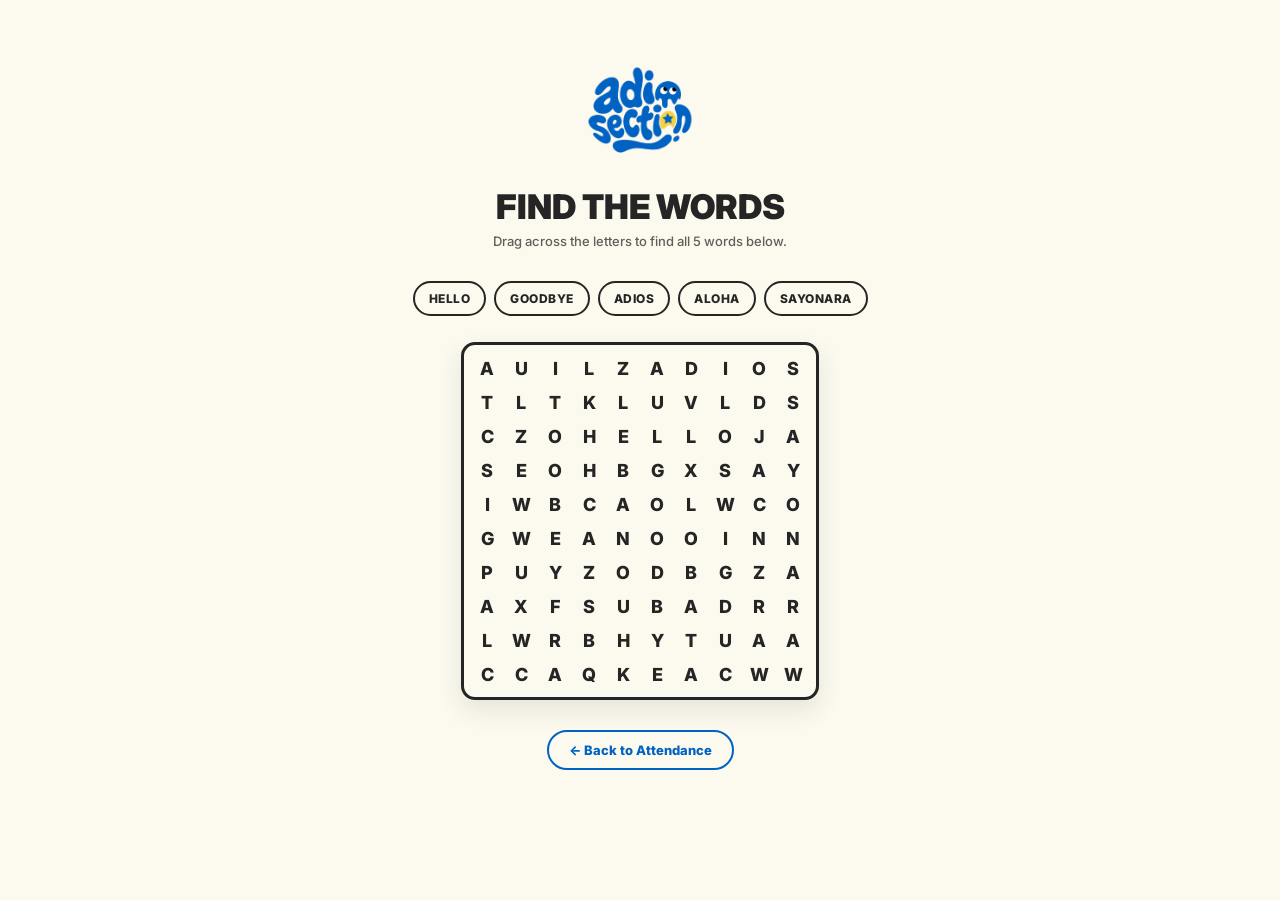
==== game.html @ 1cd3ceef "Add files via upload" ====
<!DOCTYPE html>
<html lang="en">
<head>
<meta charset="UTF-8">
<meta name="viewport" content="width=device-width, initial-scale=1.0">
<title>Adiosection — Day 2: Word Search</title>
<link rel="preconnect" href="https://fonts.googleapis.com">
<link href="https://fonts.googleapis.com/css2?family=Inter:wght@400;500;700;800;900&display=swap" rel="stylesheet">
<link rel="stylesheet" href="style.css">
<link rel="stylesheet" href="game.css">
</head>
<body>

<div class="page">

  <div class="logo-wrap">
    <img src="assets/logo.png" alt="Adiosection logo">
  </div>

  <div class="game-header">
    <div class="game-title">FIND THE WORDS</div>
    <div class="game-subtitle">Drag across the letters to find all 5 words below.</div>
  </div>

  <div class="word-bank" id="wordBank"></div>

  <div class="board-wrap">
    <div class="board" id="board"></div>
  </div>

  <div class="back-link-wrap">
    <a class="back-link" href="index.html">← Back to Attendance</a>
  </div>

</div>

<!-- Congrats popup -->
<div class="modal-backdrop" id="winModal">
  <div class="modal-box">
    <img src="assets/star.png" alt="" onerror="this.style.display='none'">
    <p>Congratulations! you success in jashsk, adios!</p>
    <button onclick="window.location.href='index.html'">Back to Home</button>
  </div>
</div>

<script>
const WORDS = ["HELLO","GOODBYE","ADIOS","ALOHA","SAYONARA"];
const SIZE = 10;
const CELL = 34; // px, keep in sync with CSS sizing below
const COLORS = ["#0063c3", "#f3d141", "#252525"]; // blue, yellow, ink — cycled per word

let grid = [];
let placements = {}; // word -> {row,col,dir,len}
let foundWords = new Set();

function buildGrid(){
  grid = Array.from({length: SIZE}, () => Array(SIZE).fill(null));
  const dirs = [[0,1],[1,0],[1,1],[1,-1]];

  for(const word of WORDS){
    let placed = false, attempts = 0;
    while(!placed && attempts < 800){
      attempts++;
      const dir = dirs[Math.floor(Math.random()*dirs.length)];
      const row = Math.floor(Math.random()*SIZE);
      const col = Math.floor(Math.random()*SIZE);
      const endRow = row + dir[0]*(word.length-1);
      const endCol = col + dir[1]*(word.length-1);
      if(endRow < 0 || endRow >= SIZE || endCol < 0 || endCol >= SIZE) continue;

      let ok = true;
      for(let i=0; i<word.length; i++){
        const r = row + dir[0]*i, c = col + dir[1]*i;
        if(grid[r][c] && grid[r][c] !== word[i]){ ok = false; break; }
      }
      if(!ok) continue;

      for(let i=0; i<word.length; i++){
        const r = row + dir[0]*i, c = col + dir[1]*i;
        grid[r][c] = word[i];
      }
      placements[word] = {row, col, dir, len: word.length};
      placed = true;
    }
  }

  const alphabet = "ABCDEFGHIJKLMNOPQRSTUVWXYZ";
  for(let r=0; r<SIZE; r++)
    for(let c=0; c<SIZE; c++)
      if(!grid[r][c]) grid[r][c] = alphabet[Math.floor(Math.random()*26)];
}

function renderWordBank(){
  const bank = document.getElementById('wordBank');
  bank.innerHTML = '';
  WORDS.forEach(w => {
    const chip = document.createElement('div');
    chip.className = 'word-chip';
    chip.id = 'chip-' + w;
    chip.textContent = w;
    bank.appendChild(chip);
  });
}

function renderBoard(){
  const board = document.getElementById('board');
  board.style.gridTemplateColumns = `repeat(${SIZE}, ${CELL}px)`;
  board.style.gridTemplateRows = `repeat(${SIZE}, ${CELL}px)`;
  board.innerHTML = '';

  for(let r=0; r<SIZE; r++){
    for(let c=0; c<SIZE; c++){
      const cell = document.createElement('div');
      cell.className = 'cell';
      cell.dataset.r = r;
      cell.dataset.c = c;
      cell.textContent = grid[r][c];
      cell.addEventListener('mousedown', onStart);
      cell.addEventListener('mouseenter', onEnter);
      cell.addEventListener('touchstart', onTouchStart, {passive:false});
      board.appendChild(cell);
    }
  }

  const svgNS = "http://www.w3.org/2000/svg";
  const svg = document.createElementNS(svgNS, "svg");
  svg.setAttribute("class", "line-layer");
  svg.setAttribute("viewBox", `0 0 ${SIZE*CELL} ${SIZE*CELL}`);
  svg.id = "lineLayer";
  board.appendChild(svg);

  document.addEventListener('mouseup', onEnd);
}

let selecting = false;
let startCell = null;
let currentPreview = null;

function cellCenter(r, c){
  return { x: c*CELL + CELL/2, y: r*CELL + CELL/2 };
}

function onStart(e){
  selecting = true;
  startCell = { r: +e.currentTarget.dataset.r, c: +e.currentTarget.dataset.c };
}

function onEnter(e){
  if(!selecting) return;
  const r = +e.currentTarget.dataset.r, c = +e.currentTarget.dataset.c;
  drawPreview(startCell, {r,c});
}

function onTouchStart(e){
  e.preventDefault();
  selecting = true;
  const t = e.touches[0];
  const el = document.elementFromPoint(t.clientX, t.clientY);
  if(el && el.classList.contains('cell')){
    startCell = { r: +el.dataset.r, c: +el.dataset.c };
  }
  document.addEventListener('touchmove', onTouchMove, {passive:false});
  document.addEventListener('touchend', onTouchEnd);
}

function onTouchMove(e){
  if(!selecting) return;
  e.preventDefault();
  const t = e.touches[0];
  const el = document.elementFromPoint(t.clientX, t.clientY);
  if(el && el.classList.contains('cell')){
    drawPreview(startCell, { r: +el.dataset.r, c: +el.dataset.c });
  }
}

function onTouchEnd(){
  document.removeEventListener('touchmove', onTouchMove);
  document.removeEventListener('touchend', onTouchEnd);
  finalizeSelection();
}

function onEnd(){
  if(!selecting) return;
  finalizeSelection();
}

function straightPath(a, b){
  const dr = b.r - a.r, dc = b.c - a.c;
  const steps = Math.max(Math.abs(dr), Math.abs(dc));
  if(steps === 0) return [a];
  const stepR = Math.sign(dr), stepC = Math.sign(dc);
  // only allow perfectly straight/diagonal lines
  if(dr !== 0 && dc !== 0 && Math.abs(dr) !== Math.abs(dc)) return null;
  const path = [];
  for(let i=0; i<=steps; i++){
    path.push({ r: a.r + stepR*i, c: a.c + stepC*i });
  }
  return path;
}

function drawPreview(a, b){
  const svg = document.getElementById('lineLayer');
  const existing = svg.querySelector('.preview-line');
  if(existing) existing.remove();

  const path = straightPath(a, b);
  if(!path) { currentPreview = null; return; }
  currentPreview = path;

  const p1 = cellCenter(a.r, a.c);
  const p2 = cellCenter(b.r, b.c);
  const line = document.createElementNS("http://www.w3.org/2000/svg", "line");
  line.setAttribute("class", "preview-line trace-stroke");
  line.setAttribute("x1", p1.x); line.setAttribute("y1", p1.y);
  line.setAttribute("x2", p2.x); line.setAttribute("y2", p2.y);
  line.setAttribute("stroke", "#252525");
  line.setAttribute("stroke-width", CELL*0.55);
  line.setAttribute("opacity", "0.18");
  svg.appendChild(line);
}

function finalizeSelection(){
  selecting = false;
  const svg = document.getElementById('lineLayer');
  const existing = svg.querySelector('.preview-line');
  if(existing) existing.remove();

  if(currentPreview && currentPreview.length > 1){
    checkMatch(currentPreview);
  }
  currentPreview = null;
  startCell = null;
}

function checkMatch(path){
  const forward = path.map(p => grid[p.r][p.c]).join('');
  const backward = forward.split('').reverse().join('');

  for(const word of WORDS){
    if(foundWords.has(word)) continue;
    if(forward === word || backward === word){
      markFound(word, path);
      return;
    }
  }
}

function markFound(word, path){
  foundWords.add(word);
  document.getElementById('chip-' + word).classList.add('found');

  const colorIndex = WORDS.indexOf(word) % COLORS.length;
  const color = COLORS[colorIndex];

  const svg = document.getElementById('lineLayer');
  const p1 = cellCenter(path[0].r, path[0].c);
  const p2 = cellCenter(path[path.length-1].r, path[path.length-1].c);
  const line = document.createElementNS("http://www.w3.org/2000/svg", "line");
  line.setAttribute("class", "trace-stroke");
  line.setAttribute("x1", p1.x); line.setAttribute("y1", p1.y);
  line.setAttribute("x2", p2.x); line.setAttribute("y2", p2.y);
  line.setAttribute("stroke", color);
  line.setAttribute("stroke-width", CELL*0.5);
  svg.appendChild(line);

  if(foundWords.size === WORDS.length){
    setTimeout(() => {
      document.getElementById('winModal').classList.add('open');
    }, 400);
  }
}

buildGrid();
renderWordBank();
renderBoard();
</script>

</body>
</html>
---- style.css ----
/* ===========================================================
   Adiosection — Attendance
   Palette: Blue #0063C3 · Yellow #F3D141 · Cream #FCF9EE · Ink #252525
   Font: Inter (weight does all the talking)
=========================================================== */

:root{
  --blue: #0063c3;
  --blue-ink: #0052a3;
  --yellow: #f3d141;
  --cream: #fcf9ee;
  --ink: #252525;

  --radius-lg: 28px;
  --radius-md: 20px;
  --radius-pill: 999px;

  --shadow-card: 0 10px 24px rgba(37,37,37,0.10);
}

*{ box-sizing: border-box; }

html, body{
  margin: 0;
  padding: 0;
  background: var(--cream);
  color: var(--ink);
  font-family: "Inter", system-ui, -apple-system, "Segoe UI", sans-serif;
  -webkit-font-smoothing: antialiased;
}

.page{
  max-width: 640px;
  margin: 0 auto;
  padding: 56px 28px 64px;
  min-height: 100vh;
}

/* ---------- Header ---------- */

.logo-wrap{
  display: flex;
  justify-content: center;
  margin-bottom: 18px;
}

.logo-wrap img{
  height: 108px;
  width: auto;
  object-fit: contain;
}

h1.title{
  text-align: center;
  font-weight: 900;
  font-size: clamp(34px, 8vw, 46px);
  letter-spacing: 0.5px;
  margin: 6px 0 14px;
  color: var(--ink);
}

.subtitle{
  text-align: center;
  font-weight: 400;
  font-size: 14px;
  line-height: 1.55;
  color: var(--ink);
  opacity: 0.72;
  max-width: 420px;
  margin: 0 auto 36px;
}

/* ---------- Card grid ---------- */

.grid{
  display: grid;
  grid-template-columns: repeat(3, 1fr);
  gap: 16px;
}

@media (max-width: 480px){
  .grid{ gap: 10px; }
}

.card{
  position: relative;
  aspect-ratio: 1 / 1;
  border-radius: var(--radius-md);
  display: flex;
  flex-direction: column;
  align-items: center;
  justify-content: center;
  padding: 14px 10px;
  cursor: pointer;
  border: none;
  box-shadow: var(--shadow-card);
  transition: transform .15s ease, box-shadow .15s ease;
  -webkit-tap-highlight-color: transparent;
}

.card:hover{ transform: translateY(-3px); }
.card:active{ transform: translateY(0px) scale(0.98); }

.card.bg-blue{ background: var(--blue); }
.card.bg-yellow{ background: var(--yellow); }

.card .icon{
  width: 56%;
  max-width: 90px;
  object-fit: contain;
  margin-bottom: 8px;
  pointer-events: none;
}

.card .day-label{
  font-weight: 900;
  font-size: clamp(18px, 4.6vw, 24px);
  letter-spacing: 0.5px;
  pointer-events: none;
}

.card.bg-yellow .day-label{ color: var(--blue); }
.card.bg-blue .day-label{ color: var(--yellow); }

/* completed / starred state */
.card.completed{
  background: var(--blue);
}

.card.completed .star{
  width: 62%;
  max-width: 100px;
  pointer-events: none;
}

.card.completed .done-label{
  position: absolute;
  font-weight: 900;
  color: var(--blue);
  font-size: clamp(14px, 3.8vw, 17px);
  line-height: 1.15;
  text-align: center;
  letter-spacing: 0.3px;
  pointer-events: none;
}

/* ---------- Footer pill ---------- */

.footer-pill-wrap{
  display: flex;
  justify-content: center;
  margin-top: 44px;
}

.footer-pill{
  background: var(--blue);
  color: var(--yellow);
  font-size: 14px;
  padding: 12px 22px;
  border-radius: var(--radius-pill);
}

.footer-pill b{
  color: var(--cream);
  font-weight: 800;
}

/* ---------- Modal (shared) ---------- */

.modal-backdrop{
  position: fixed;
  inset: 0;
  background: rgba(37,37,37,0.55);
  display: none;
  align-items: center;
  justify-content: center;
  padding: 24px;
  z-index: 50;
}

.modal-backdrop.open{ display: flex; }

.modal-box{
  background: var(--cream);
  border-radius: var(--radius-lg);
  padding: 32px 26px 26px;
  max-width: 340px;
  width: 100%;
  text-align: center;
  box-shadow: 0 20px 50px rgba(0,0,0,0.25);
}

.modal-box img{
  width: 84px;
  height: 84px;
  object-fit: contain;
  margin: 0 auto 14px;
}

.modal-box p{
  font-weight: 700;
  font-size: 15px;
  line-height: 1.5;
  color: var(--ink);
  margin: 0 0 22px;
}

.modal-box button{
  border: none;
  background: var(--blue);
  color: var(--yellow);
  font-weight: 800;
  font-size: 14px;
  padding: 12px 26px;
  border-radius: var(--radius-pill);
  cursor: pointer;
}

.modal-box button:hover{ background: var(--blue-ink); }
---- game.css ----
.game-header{
  display: flex;
  flex-direction: column;
  align-items: center;
  margin-bottom: 8px;
}

.game-title{
  font-weight: 900;
  font-size: clamp(26px, 7vw, 34px);
  margin: 4px 0 6px;
  text-align: center;
}

.game-subtitle{
  font-size: 13px;
  font-weight: 500;
  opacity: 0.72;
  text-align: center;
  margin: 0 0 24px;
}

.word-bank{
  display: flex;
  flex-wrap: wrap;
  gap: 8px;
  justify-content: center;
  margin-bottom: 26px;
}

.word-chip{
  font-weight: 800;
  font-size: 12px;
  letter-spacing: 0.5px;
  padding: 8px 14px;
  border-radius: 999px;
  background: var(--cream);
  border: 2px solid var(--ink);
  color: var(--ink);
  transition: all .15s ease;
}

.word-chip.found{
  background: var(--ink);
  color: var(--cream);
  border-color: var(--ink);
  text-decoration: line-through;
  opacity: 0.65;
}

.board-wrap{
  display: flex;
  justify-content: center;
  margin-bottom: 30px;
}

.board{
  position: relative;
  display: grid;
  background: var(--cream);
  border: 3px solid var(--ink);
  border-radius: 14px;
  padding: 6px;
  user-select: none;
  touch-action: none;
  box-shadow: var(--shadow-card);
}

.cell{
  display: flex;
  align-items: center;
  justify-content: center;
  font-weight: 800;
  font-size: clamp(14px, 3.6vw, 18px);
  color: var(--ink);
  position: relative;
  z-index: 2;
  cursor: pointer;
}

.line-layer{
  position: absolute;
  inset: 6px;
  z-index: 1;
  pointer-events: none;
}

.trace-stroke{
  stroke-linecap: round;
  opacity: 0.85;
}

.back-link-wrap{
  display: flex;
  justify-content: center;
}

.back-link{
  font-weight: 800;
  font-size: 13px;
  color: var(--blue);
  text-decoration: none;
  padding: 10px 20px;
  border: 2px solid var(--blue);
  border-radius: 999px;
}

.back-link:hover{ background: var(--blue); color: var(--cream); }
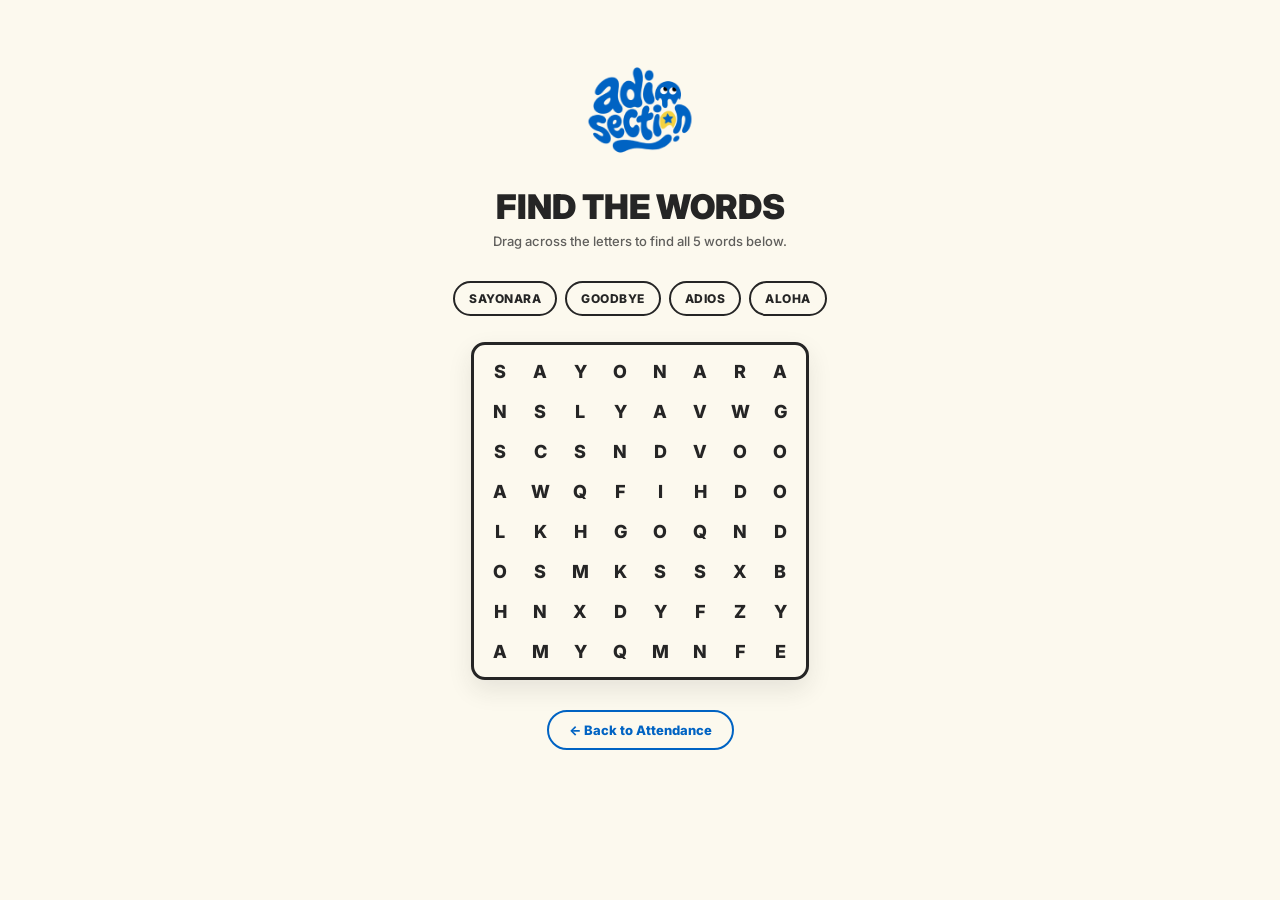
==== commit 2b7423ad: "Update game.html" ====
--- a/game.html
+++ b/game.html
@@ -44,22 +44,27 @@
 </div>
 
 <script>
-const WORDS = ["HELLO","GOODBYE","ADIOS","ALOHA","SAYONARA"];
-const SIZE = 10;
-const CELL = 34; // px, keep in sync with CSS sizing below
-const COLORS = ["#0063c3", "#f3d141", "#252525"]; // blue, yellow, ink — cycled per word
+const WORDS = ["SAYONARA","GOODBYE","ADIOS","ALOHA"];
+// SAYONARA is 8 letters, so 8x8 is the smallest grid every word can fit in.
+const SIZE = 8;
+const CELL = 40; // px, keep in sync with CSS sizing below
+const COLORS = ["#0063c3", "#f3d141"]; // blue, yellow — cycled per word
 
 let grid = [];
 let placements = {}; // word -> {row,col,dir,len}
 let foundWords = new Set();
 
-function buildGrid(){
-  grid = Array.from({length: SIZE}, () => Array(SIZE).fill(null));
+function tryBuildGrid(){
+  const localGrid = Array.from({length: SIZE}, () => Array(SIZE).fill(null));
+  const localPlacements = {};
   const dirs = [[0,1],[1,0],[1,1],[1,-1]];
 
-  for(const word of WORDS){
+  // place the longest words first — much more likely to succeed on a tight grid
+  const ordered = [...WORDS].sort((a,b) => b.length - a.length);
+
+  for(const word of ordered){
     let placed = false, attempts = 0;
-    while(!placed && attempts < 800){
+    while(!placed && attempts < 2000){
       attempts++;
       const dir = dirs[Math.floor(Math.random()*dirs.length)];
       const row = Math.floor(Math.random()*SIZE);
@@ -71,32 +76,51 @@
       let ok = true;
       for(let i=0; i<word.length; i++){
         const r = row + dir[0]*i, c = col + dir[1]*i;
-        if(grid[r][c] && grid[r][c] !== word[i]){ ok = false; break; }
+        if(localGrid[r][c] && localGrid[r][c] !== word[i]){ ok = false; break; }
       }
       if(!ok) continue;
 
       for(let i=0; i<word.length; i++){
         const r = row + dir[0]*i, c = col + dir[1]*i;
-        grid[r][c] = word[i];
+        localGrid[r][c] = word[i];
       }
-      placements[word] = {row, col, dir, len: word.length};
+      localPlacements[word] = {row, col, dir, len: word.length};
       placed = true;
     }
+    if(!placed) return null; // this attempt failed, caller will retry
   }
 
   const alphabet = "ABCDEFGHIJKLMNOPQRSTUVWXYZ";
   for(let r=0; r<SIZE; r++)
     for(let c=0; c<SIZE; c++)
-      if(!grid[r][c]) grid[r][c] = alphabet[Math.floor(Math.random()*26)];
+      if(!localGrid[r][c]) localGrid[r][c] = alphabet[Math.floor(Math.random()*26)];
+
+  return { grid: localGrid, placements: localPlacements };
+}
+
+function buildGrid(){
+  let result = null;
+  let tries = 0;
+  while(!result && tries < 200){
+    result = tryBuildGrid();
+    tries++;
+  }
+  if(!result){
+    // extremely unlikely fallback: just retry once more without giving up
+    result = tryBuildGrid() || { grid: Array.from({length: SIZE}, () => Array(SIZE).fill('A')), placements: {} };
+  }
+  grid = result.grid;
+  placements = result.placements;
 }
 
 function renderWordBank(){
   const bank = document.getElementById('wordBank');
   bank.innerHTML = '';
-  WORDS.forEach(w => {
+  WORDS.forEach((w, i) => {
     const chip = document.createElement('div');
     chip.className = 'word-chip';
     chip.id = 'chip-' + w;
+    chip.style.setProperty('--chip-color', COLORS[i % COLORS.length]);
     chip.textContent = w;
     bank.appendChild(chip);
   });
@@ -213,7 +237,7 @@
   line.setAttribute("class", "preview-line trace-stroke");
   line.setAttribute("x1", p1.x); line.setAttribute("y1", p1.y);
   line.setAttribute("x2", p2.x); line.setAttribute("y2", p2.y);
-  line.setAttribute("stroke", "#252525");
+  line.setAttribute("stroke", "#0063c3");
   line.setAttribute("stroke-width", CELL*0.55);
   line.setAttribute("opacity", "0.18");
   svg.appendChild(line);
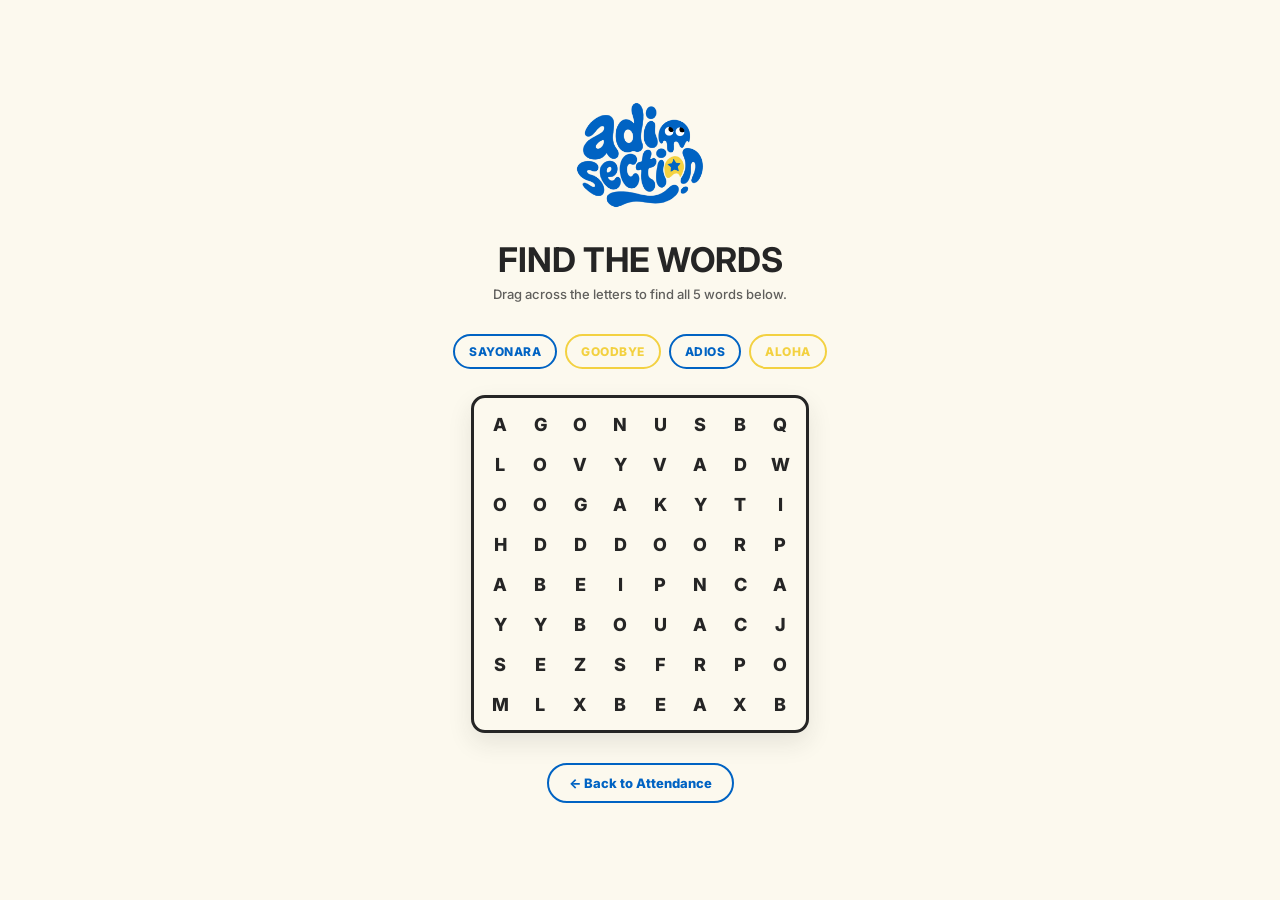
==== commit 0a0c87ef: "Update game.html" ====
--- a/game.html
+++ b/game.html
@@ -37,13 +37,31 @@
 <!-- Congrats popup -->
 <div class="modal-backdrop" id="winModal">
   <div class="modal-box">
-    <img src="assets/star.png" alt="" onerror="this.style.display='none'">
-    <p>Congratulations! you success in jashsk, adios!</p>
+    <img id="winIcon" src="assets/star.png" alt="">
+    <p id="winMessage">Congratulations!</p>
     <button onclick="window.location.href='index.html'">Back to Home</button>
   </div>
 </div>
 
 <script>
+const params = new URLSearchParams(window.location.search);
+const playerName = params.get('name') || 'Friend';
+const dayNumber = params.get('day') || '2';
+
+document.getElementById('winMessage').textContent =
+  `Congratulations, ${playerName}! You've completed Day ${dayNumber} attendance.`;
+
+// If assets/star.png hasn't been added yet, fall back to an emoji so the
+// popup never looks broken/empty.
+document.getElementById('winIcon').addEventListener('error', function(){
+  const fallback = document.createElement('div');
+  fallback.textContent = '⭐';
+  fallback.style.fontSize = '56px';
+  fallback.style.lineHeight = '1';
+  fallback.style.margin = '0 auto 14px';
+  this.replaceWith(fallback);
+});
+
 const WORDS = ["SAYONARA","GOODBYE","ADIOS","ALOHA"];
 // SAYONARA is 8 letters, so 8x8 is the smallest grid every word can fit in.
 const SIZE = 8;
--- a/style.css
+++ b/style.css
@@ -23,6 +23,8 @@
 html, body{
   margin: 0;
   padding: 0;
+  width: 100%;
+  overflow-x: hidden;
   background: var(--cream);
   color: var(--ink);
   font-family: "Inter", system-ui, -apple-system, "Segoe UI", sans-serif;
@@ -31,9 +33,14 @@
 
 .page{
   max-width: 640px;
+  width: 100%;
   margin: 0 auto;
-  padding: 56px 28px 64px;
+  padding: 40px 28px 48px;
   min-height: 100vh;
+  overflow-x: hidden;
+  display: flex;
+  flex-direction: column;
+  justify-content: center;
 }
 
 /* ---------- Header ---------- */
@@ -41,33 +48,35 @@
 .logo-wrap{
   display: flex;
   justify-content: center;
-  margin-bottom: 18px;
+  margin-bottom: 14px;
 }
 
 .logo-wrap img{
-  height: 108px;
+  max-width: 62%;
+  height: auto;
+  max-height: 132px;
   width: auto;
   object-fit: contain;
 }
 
 h1.title{
   text-align: center;
-  font-weight: 900;
-  font-size: clamp(34px, 8vw, 46px);
-  letter-spacing: 0.5px;
-  margin: 6px 0 14px;
+  font-weight: 700;
+  font-size: clamp(28px, 7vw, 42px);
+  letter-spacing: 0.3px;
+  margin: 4px 0 10px;
   color: var(--ink);
 }
 
 .subtitle{
   text-align: center;
   font-weight: 400;
-  font-size: 14px;
-  line-height: 1.55;
+  font-size: 13px;
+  line-height: 1.5;
   color: var(--ink);
   opacity: 0.72;
   max-width: 420px;
-  margin: 0 auto 36px;
+  margin: 0 auto 26px;
 }
 
 /* ---------- Card grid ---------- */
@@ -75,24 +84,20 @@
 .grid{
   display: grid;
   grid-template-columns: repeat(3, 1fr);
-  gap: 16px;
-}
-
-@media (max-width: 480px){
-  .grid{ gap: 10px; }
+  gap: 14px;
+  width: 100%;
 }
 
 .card{
   position: relative;
-  aspect-ratio: 1 / 1;
+  width: 100%;
+  height: 0;
+  padding-top: 100%; /* classic responsive-square trick — more reliable across
+                         renderers than the aspect-ratio property */
   border-radius: var(--radius-md);
-  display: flex;
-  flex-direction: column;
-  align-items: center;
-  justify-content: center;
-  padding: 14px 10px;
   cursor: pointer;
   border: none;
+  overflow: hidden;
   box-shadow: var(--shadow-card);
   transition: transform .15s ease, box-shadow .15s ease;
   -webkit-tap-highlight-color: transparent;
@@ -104,18 +109,39 @@
 .card.bg-blue{ background: var(--blue); }
 .card.bg-yellow{ background: var(--yellow); }
 
+/* Icon sits inside a plain <div> "frame" that's absolutely positioned
+   with fixed inset percentages. Doing the inset math on a plain div
+   (not the <img> itself) avoids a browser edge case where an <img>
+   with an intrinsic ratio + auto width/height + all 4 offsets set can
+   collapse to 0×0 and vanish. The image then just fills its frame. */
+.card .icon-frame{
+  position: absolute;
+  top: 12%;
+  left: 14%;
+  right: 14%;
+  bottom: 30%;
+  pointer-events: none;
+}
+
 .card .icon{
-  width: 56%;
-  max-width: 90px;
-  object-fit: contain;
-  margin-bottom: 8px;
-  pointer-events: none;
+  display: block;
+  width: 100%;
+  height: 100%;
+  object-fit: contain;
 }
 
 .card .day-label{
-  font-weight: 900;
-  font-size: clamp(18px, 4.6vw, 24px);
-  letter-spacing: 0.5px;
+  position: absolute;
+  left: 4%;
+  right: 4%;
+  bottom: 9%;
+  text-align: center;
+  font-weight: 800;
+  font-size: clamp(13px, 4vw, 20px);
+  letter-spacing: 0.3px;
+  white-space: nowrap;
+  overflow: hidden;
+  text-overflow: ellipsis;
   pointer-events: none;
 }
 
@@ -127,17 +153,35 @@
   background: var(--blue);
 }
 
-.card.completed .star{
-  width: 62%;
-  max-width: 100px;
-  pointer-events: none;
-}
-
-.card.completed .done-label{
-  position: absolute;
-  font-weight: 900;
+.star-wrap{
+  position: absolute;
+  inset: 0;
+}
+
+.star-wrap .star-frame{
+  position: absolute;
+  top: 10%;
+  left: 10%;
+  right: 10%;
+  bottom: 10%;
+  pointer-events: none;
+}
+
+.star-wrap .star{
+  display: block;
+  width: 100%;
+  height: 100%;
+  object-fit: contain;
+}
+
+.star-wrap .done-label{
+  position: absolute;
+  top: 50%;
+  left: 50%;
+  transform: translate(-50%, -50%);
+  font-weight: 800;
   color: var(--blue);
-  font-size: clamp(14px, 3.8vw, 17px);
+  font-size: clamp(12px, 3.4vw, 15px);
   line-height: 1.15;
   text-align: center;
   letter-spacing: 0.3px;
@@ -149,20 +193,32 @@
 .footer-pill-wrap{
   display: flex;
   justify-content: center;
-  margin-top: 44px;
+  margin-top: 28px;
 }
 
 .footer-pill{
   background: var(--blue);
   color: var(--yellow);
-  font-size: 14px;
-  padding: 12px 22px;
+  font-size: 13px;
+  padding: 10px 20px;
   border-radius: var(--radius-pill);
 }
 
 .footer-pill b{
   color: var(--cream);
   font-weight: 800;
+}
+
+/* ---------- Keep everything on one screen on mobile ---------- */
+@media (max-width: 480px){
+  .page{ padding: 22px 18px 18px; }
+  .logo-wrap{ margin-bottom: 8px; }
+  .logo-wrap img{ max-height: 92px; }
+  h1.title{ font-size: 26px; margin: 2px 0 6px; }
+  .subtitle{ font-size: 11px; margin-bottom: 16px; }
+  .grid{ gap: 8px; }
+  .footer-pill-wrap{ margin-top: 16px; }
+  .footer-pill{ padding: 8px 16px; font-size: 12px; }
 }
 
 /* ---------- Modal (shared) ---------- */
--- a/game.css
+++ b/game.css
@@ -6,7 +6,7 @@
 }
 
 .game-title{
-  font-weight: 900;
+  font-weight: 700;
   font-size: clamp(26px, 7vw, 34px);
   margin: 4px 0 6px;
   text-align: center;
@@ -35,17 +35,16 @@
   padding: 8px 14px;
   border-radius: 999px;
   background: var(--cream);
-  border: 2px solid var(--ink);
-  color: var(--ink);
+  border: 2px solid var(--chip-color, var(--blue));
+  color: var(--chip-color, var(--blue));
   transition: all .15s ease;
 }
 
 .word-chip.found{
-  background: var(--ink);
+  background: var(--chip-color, var(--blue));
   color: var(--cream);
-  border-color: var(--ink);
   text-decoration: line-through;
-  opacity: 0.65;
+  opacity: 0.85;
 }
 
 .board-wrap{
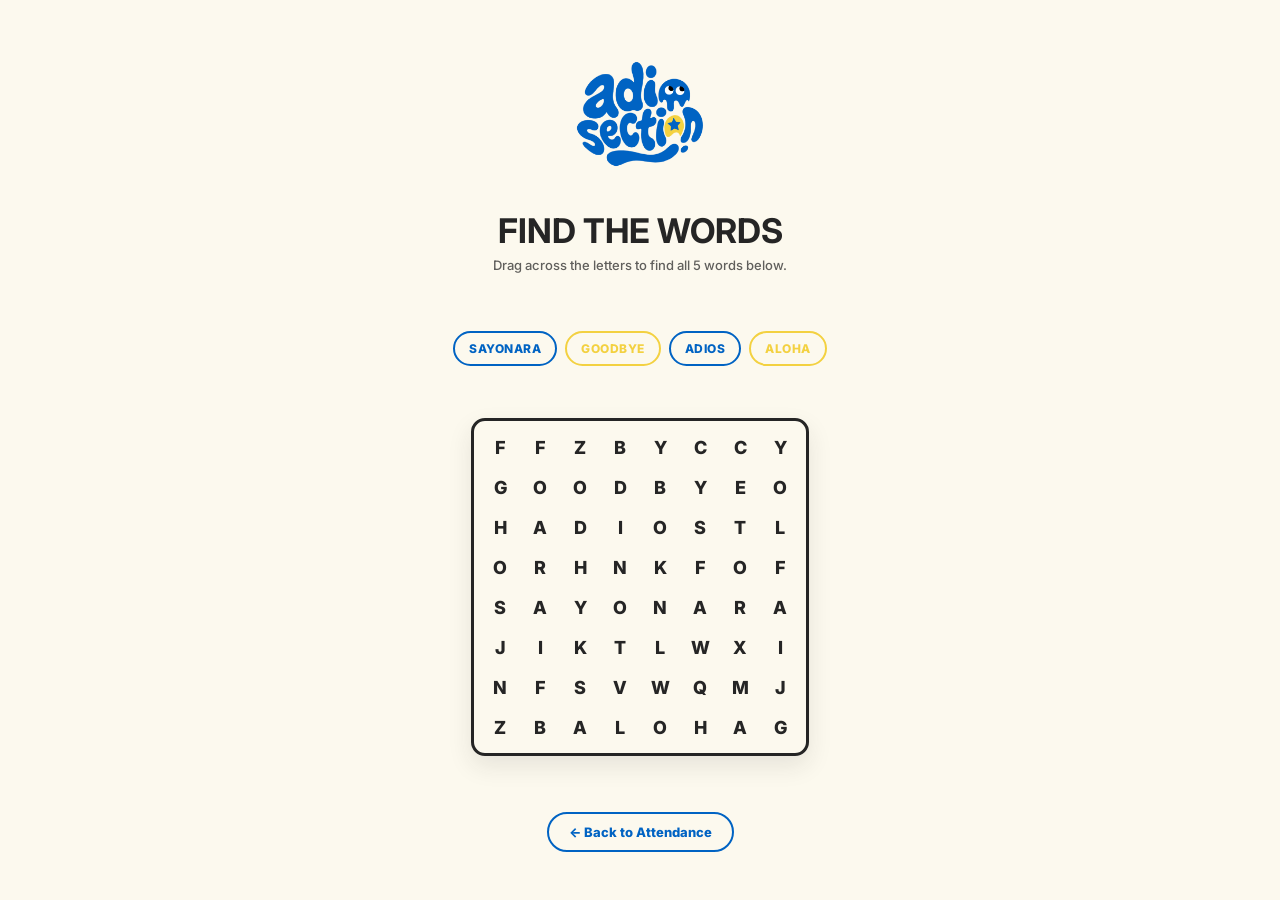
==== commit 853f2eb9: "Update game.html" ====
--- a/game.html
+++ b/game.html
@@ -37,7 +37,7 @@
 <!-- Congrats popup -->
 <div class="modal-backdrop" id="winModal">
   <div class="modal-box">
-    <img id="winIcon" src="assets/star.png" alt="">
+    <img id="winIcon" src="assets/icon4.png" alt="">
     <p id="winMessage">Congratulations!</p>
     <button onclick="window.location.href='index.html'">Back to Home</button>
   </div>
--- a/style.css
+++ b/style.css
@@ -35,12 +35,13 @@
   max-width: 640px;
   width: 100%;
   margin: 0 auto;
-  padding: 40px 28px 48px;
+  padding: 32px 28px 32px;
   min-height: 100vh;
   overflow-x: hidden;
   display: flex;
   flex-direction: column;
   justify-content: center;
+  gap: 26px;
 }
 
 /* ---------- Header ---------- */
@@ -48,7 +49,6 @@
 .logo-wrap{
   display: flex;
   justify-content: center;
-  margin-bottom: 14px;
 }
 
 .logo-wrap img{
@@ -64,7 +64,7 @@
   font-weight: 700;
   font-size: clamp(28px, 7vw, 42px);
   letter-spacing: 0.3px;
-  margin: 4px 0 10px;
+  margin: 0;
   color: var(--ink);
 }
 
@@ -76,7 +76,7 @@
   color: var(--ink);
   opacity: 0.72;
   max-width: 420px;
-  margin: 0 auto 26px;
+  margin: 0 auto;
 }
 
 /* ---------- Card grid ---------- */
@@ -193,7 +193,6 @@
 .footer-pill-wrap{
   display: flex;
   justify-content: center;
-  margin-top: 28px;
 }
 
 .footer-pill{
@@ -211,13 +210,11 @@
 
 /* ---------- Keep everything on one screen on mobile ---------- */
 @media (max-width: 480px){
-  .page{ padding: 22px 18px 18px; }
-  .logo-wrap{ margin-bottom: 8px; }
-  .logo-wrap img{ max-height: 92px; }
-  h1.title{ font-size: 26px; margin: 2px 0 6px; }
-  .subtitle{ font-size: 11px; margin-bottom: 16px; }
+  .page{ padding: 20px 18px 20px; gap: 16px; }
+  .logo-wrap img{ max-height: 76px; }
+  h1.title{ font-size: 26px; }
+  .subtitle{ font-size: 11px; }
   .grid{ gap: 8px; }
-  .footer-pill-wrap{ margin-top: 16px; }
   .footer-pill{ padding: 8px 16px; font-size: 12px; }
 }
 
@@ -261,6 +258,25 @@
   margin: 0 0 22px;
 }
 
+.modal-box .name-input{
+  display: block;
+  width: 100%;
+  font-family: inherit;
+  font-size: 15px;
+  font-weight: 500;
+  color: var(--ink);
+  padding: 12px 14px;
+  border: 2px solid var(--blue);
+  border-radius: 12px;
+  background: #fff;
+  margin-bottom: 16px;
+  outline: none;
+}
+
+.modal-box .name-input:focus{
+  border-color: var(--blue-ink);
+}
+
 .modal-box button{
   border: none;
   background: var(--blue);
